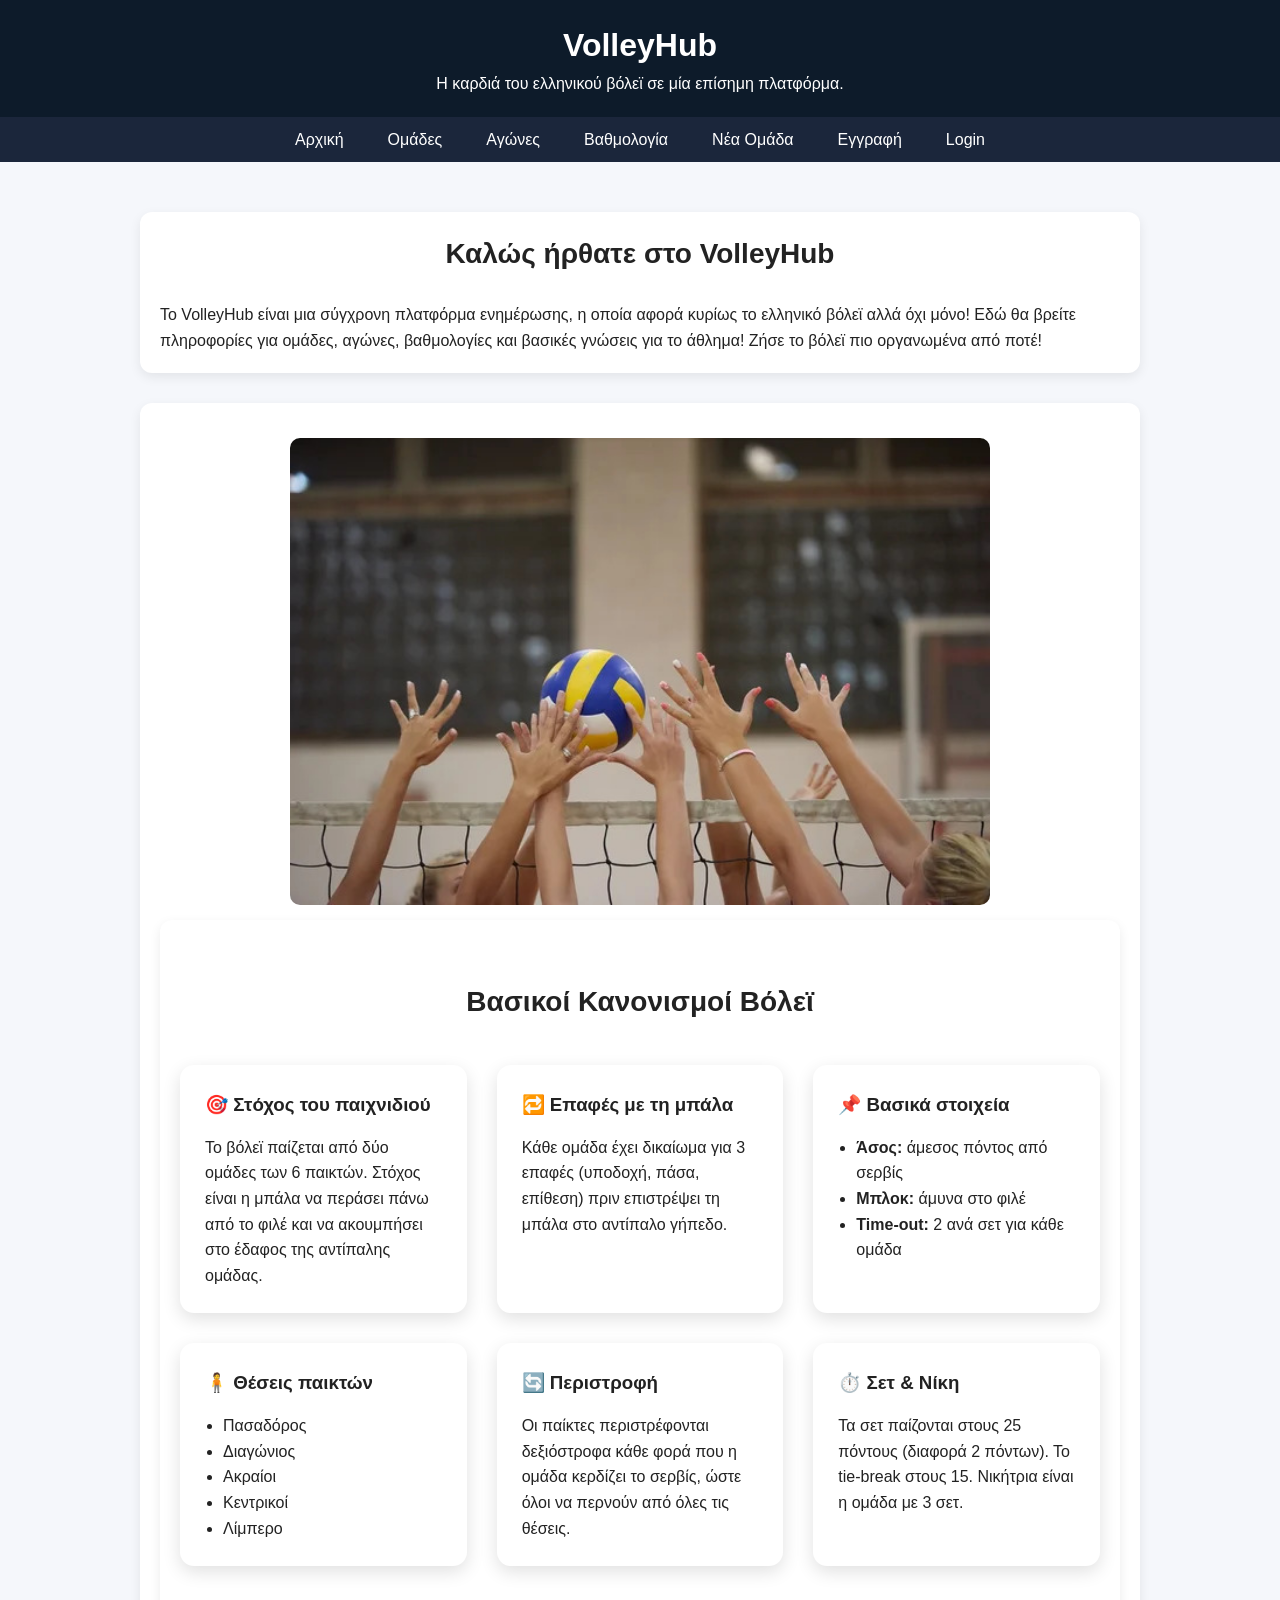
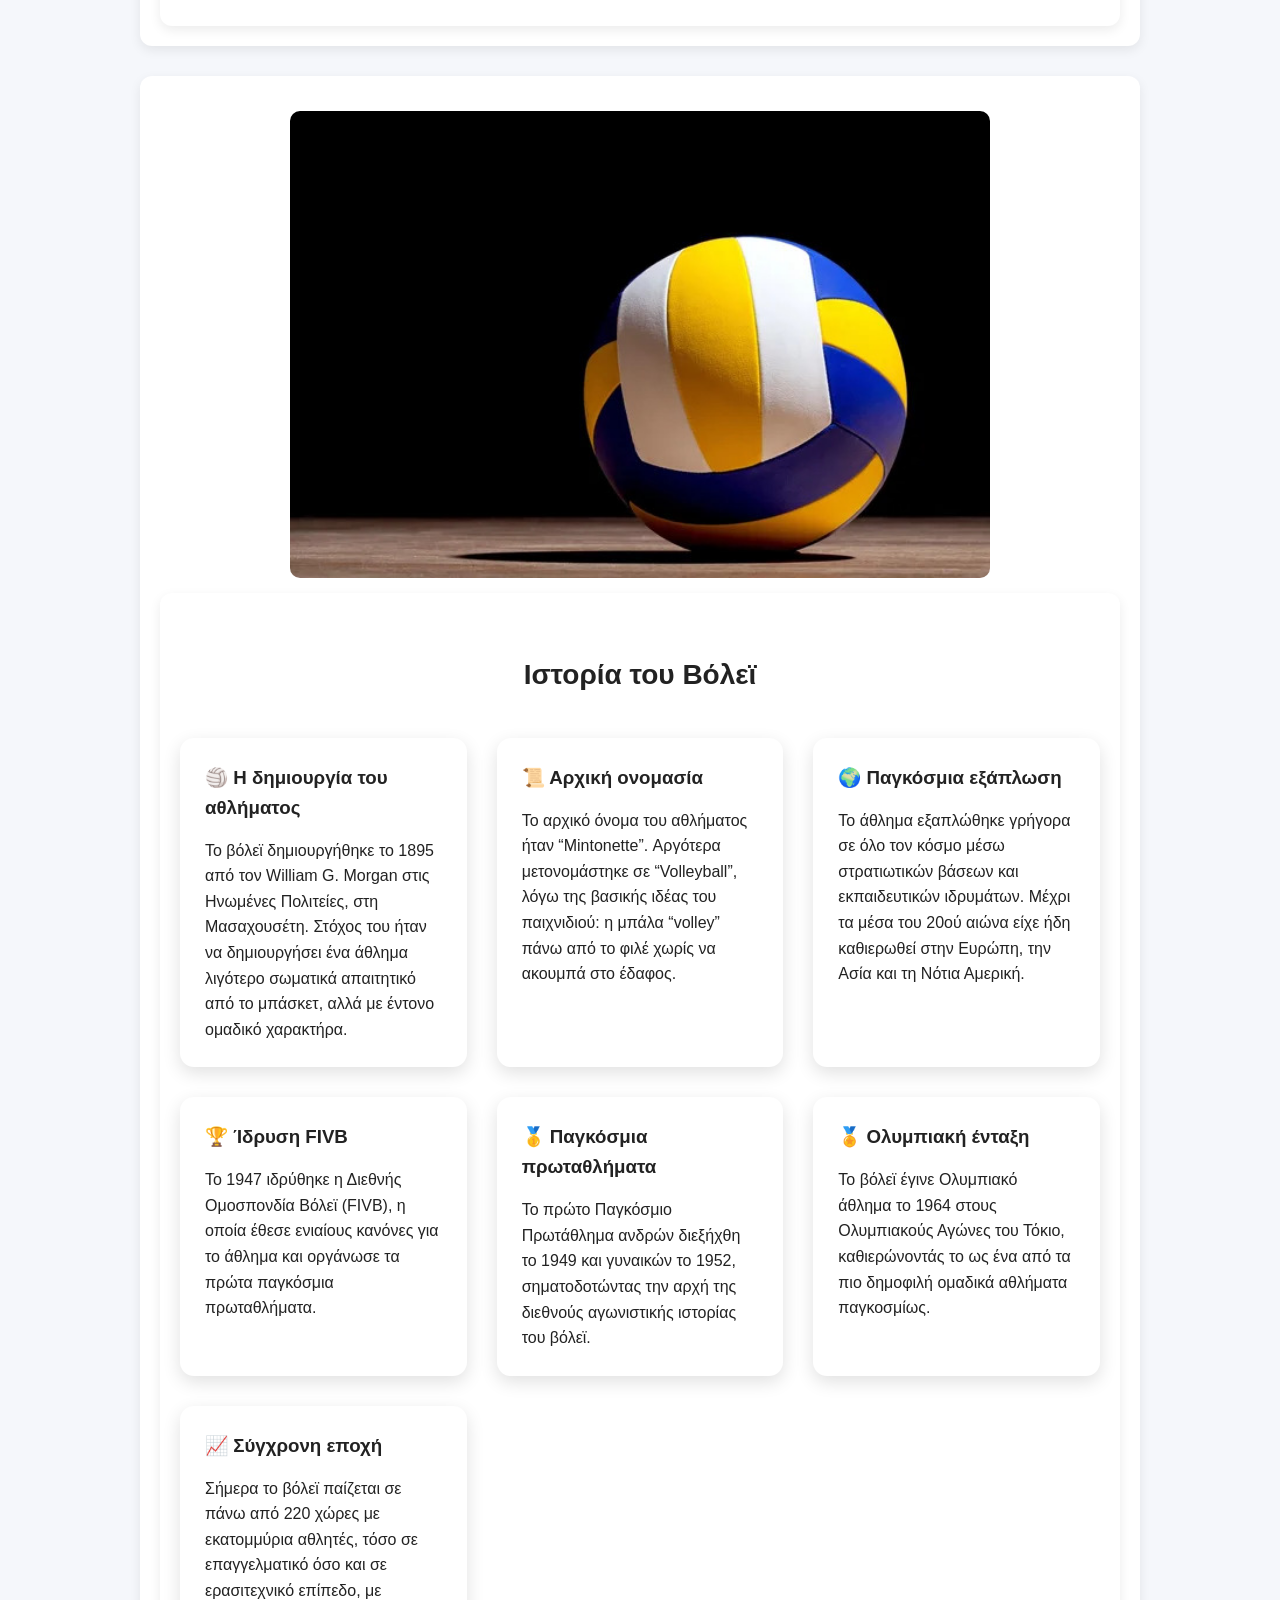
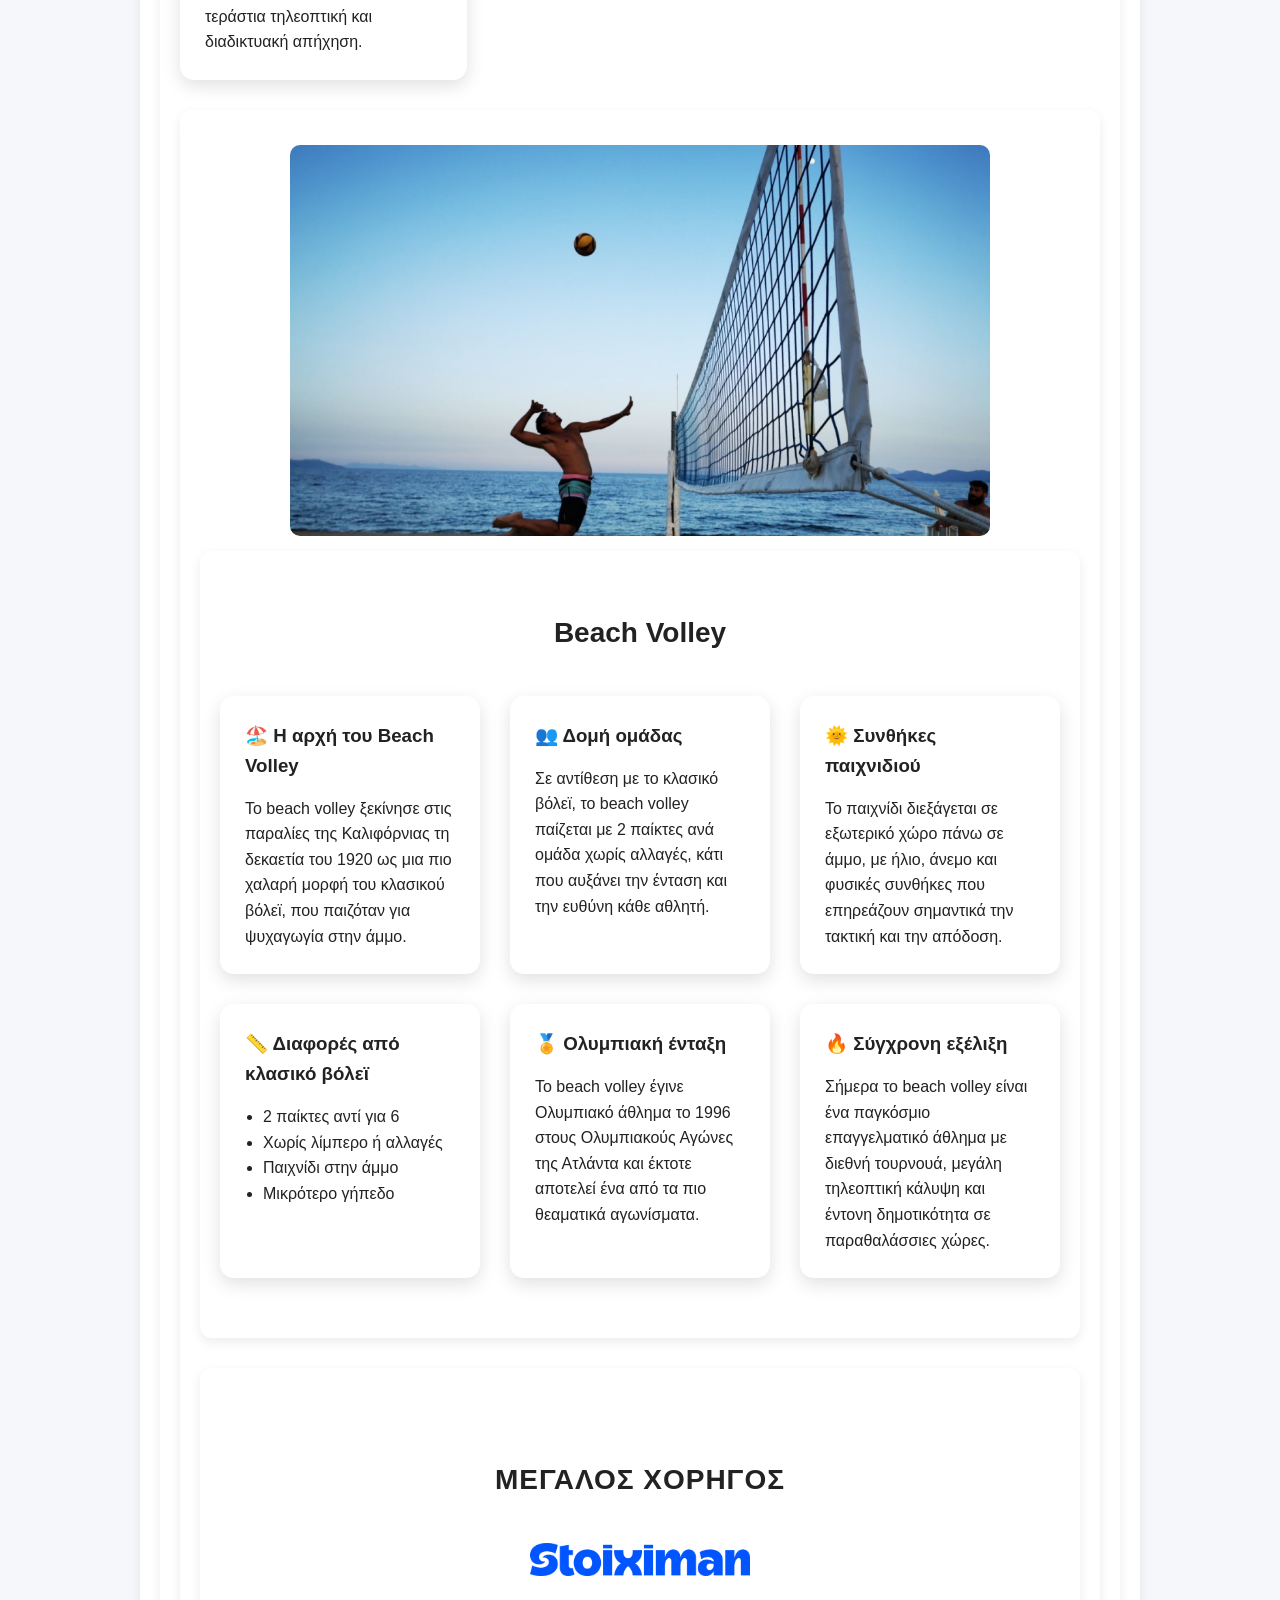
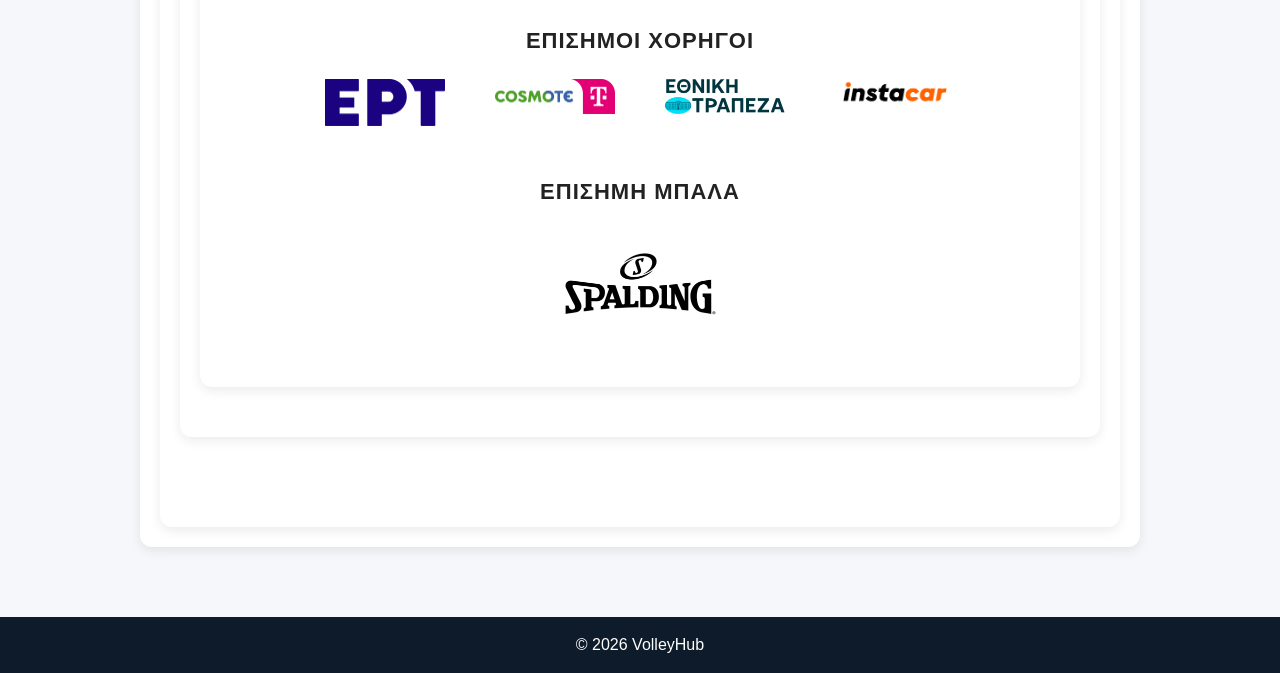
==== index.html @ 85854944 "Initial commit - VolleyHub project" ====
<!DOCTYPE html>
<html lang="el">
<head>
    <meta charset="UTF-8">
    <meta name="viewport" content="width=device-width, initial-scale=1.0">
    <title>VolleyHub - Αρχική</title>

    <link rel="stylesheet" href="styles/style.css">
</head>

<body>

<!-- filiko mhnuma pros ton xrhsth -->
<header>
    <h1>VolleyHub</h1>
    <p>Η καρδιά του ελληνικού βόλεϊ σε μία επίσημη πλατφόρμα.</p>   
</header>

<nav>
    <ul class="nav-menu">
        <li><a href="index.html">Αρχική</a></li>
        <li><a href="clubs.html">Ομάδες</a></li>
        <li><a href="matches.html">Αγώνες</a></li>
        <li><a href="table.html">Βαθμολογία</a></li>
        <li><a href="add_club.html">Νέα Ομάδα</a></li>
        <li><a href="sign-up.html">Εγγραφή</a></li>
        <li><a href="login.html">Login</a></li>
    </ul>
</nav>

<main>
<!-- ================= ΕΙΣΑΓΩΓΗ ================= -->
<section class="intro">
    <h2>Καλώς ήρθατε στο VolleyHub</h2>
    <p>
        Το VolleyHub είναι μια σύγχρονη πλατφόρμα ενημέρωσης, η οποία αφορά κυρίως το ελληνικό βόλεϊ αλλά όχι μόνο!
        Εδώ θα βρείτε πληροφορίες για ομάδες, αγώνες, βαθμολογίες και βασικές γνώσεις για το άθλημα!
        Ζήσε το βόλεϊ πιο οργανωμένα από ποτέ!
    </p>
</section>

<!-- ================= 1η ΕΙΚΟΝΑ - ΚΑΝΟΝΕΣ ================= -->
<section class="home-section">

    <img src="media/images/vollei1.jpg" alt="Κανόνες Βόλεϊ" class="home-img">

    <section class="info-section">

<h2>Βασικοί Κανονισμοί Βόλεϊ</h2>

<div class="info-grid">

<!-- CARD 1 -->
<div class="info-card">
<h3>🎯 Στόχος του παιχνιδιού</h3>
<p>
Το βόλεϊ παίζεται από δύο ομάδες των 6 παικτών. Στόχος είναι η μπάλα να περάσει πάνω από το φιλέ και να ακουμπήσει στο έδαφος της αντίπαλης ομάδας.
</p>
</div>

<!-- CARD 2 -->
<div class="info-card">
<h3>🔁 Επαφές με τη μπάλα</h3>
<p>
Κάθε ομάδα έχει δικαίωμα για 3 επαφές (υποδοχή, πάσα, επίθεση) πριν επιστρέψει τη μπάλα στο αντίπαλο γήπεδο.
</p>
</div>

<!-- CARD 3 -->
<div class="info-card">
<h3>📌 Βασικά στοιχεία</h3>
<ul>
<li><strong>Άσος:</strong> άμεσος πόντος από σερβίς</li>
<li><strong>Μπλοκ:</strong> άμυνα στο φιλέ</li>
<li><strong>Time-out:</strong> 2 ανά σετ για κάθε ομάδα</li>
</ul>
</div>

<!-- CARD 4 -->
<div class="info-card">
<h3>🧍 Θέσεις παικτών</h3>
<ul>
<li>Πασαδόρος</li>
<li>Διαγώνιος</li>
<li>Ακραίοι</li>
<li>Κεντρικοί</li>
<li>Λίμπερο</li>
</ul>
</div>

<!-- CARD 5 -->
<div class="info-card">
<h3>🔄 Περιστροφή</h3>
<p>
Οι παίκτες περιστρέφονται δεξιόστροφα κάθε φορά που η ομάδα κερδίζει το σερβίς, ώστε όλοι να περνούν από όλες τις θέσεις.
</p>
</div>

<!-- CARD 6 -->
<div class="info-card">
<h3>⏱️ Σετ & Νίκη</h3>
<p>
Τα σετ παίζονται στους 25 πόντους (διαφορά 2 πόντων). Το tie-break στους 15. Νικήτρια είναι η ομάδα με 3 σετ.
</p>
</div>

</div>

</section>
</section>

<!-- ================= 2η ΕΙΚΟΝΑ - ΙΣΤΟΡΙΑ ================= -->
<section class="home-section">

    <img src="media/images/vollei2.jpg" alt="Ιστορία Βόλεϊ" class="home-img">

    <section class="info-section">

<h2>Ιστορία του Βόλεϊ</h2>

<div class="info-grid">

<!-- CARD 1 -->
<div class="info-card">
<h3>🏐 Η δημιουργία του αθλήματος</h3>
<p>
Το βόλεϊ δημιουργήθηκε το 1895 από τον William G. Morgan στις Ηνωμένες Πολιτείες, στη Μασαχουσέτη. Στόχος του ήταν να δημιουργήσει ένα άθλημα λιγότερο σωματικά απαιτητικό από το μπάσκετ, αλλά με έντονο ομαδικό χαρακτήρα.
</p>
</div>

<!-- CARD 2 -->
<div class="info-card">
<h3>📜 Αρχική ονομασία</h3>
<p>
Το αρχικό όνομα του αθλήματος ήταν “Mintonette”. Αργότερα μετονομάστηκε σε “Volleyball”, λόγω της βασικής ιδέας του παιχνιδιού: η μπάλα “volley” πάνω από το φιλέ χωρίς να ακουμπά στο έδαφος.
</p>
</div>

<!-- CARD 3 -->
<div class="info-card">
<h3>🌍 Παγκόσμια εξάπλωση</h3>
<p>
Το άθλημα εξαπλώθηκε γρήγορα σε όλο τον κόσμο μέσω στρατιωτικών βάσεων και εκπαιδευτικών ιδρυμάτων. Μέχρι τα μέσα του 20ού αιώνα είχε ήδη καθιερωθεί στην Ευρώπη, την Ασία και τη Νότια Αμερική.
</p>
</div>

<!-- CARD 4 -->
<div class="info-card">
<h3>🏆 Ίδρυση FIVB</h3>
<p>
Το 1947 ιδρύθηκε η Διεθνής Ομοσπονδία Βόλεϊ (FIVB), η οποία έθεσε ενιαίους κανόνες για το άθλημα και οργάνωσε τα πρώτα παγκόσμια πρωταθλήματα.
</p>
</div>

<!-- CARD 5 -->
<div class="info-card">
<h3>🥇 Παγκόσμια πρωταθλήματα</h3>
<p>
Το πρώτο Παγκόσμιο Πρωτάθλημα ανδρών διεξήχθη το 1949 και γυναικών το 1952, σηματοδοτώντας την αρχή της διεθνούς αγωνιστικής ιστορίας του βόλεϊ.
</p>
</div>

<!-- CARD 6 -->
<div class="info-card">
<h3>🏅 Ολυμπιακή ένταξη</h3>
<p>
Το βόλεϊ έγινε Ολυμπιακό άθλημα το 1964 στους Ολυμπιακούς Αγώνες του Τόκιο, καθιερώνοντάς το ως ένα από τα πιο δημοφιλή ομαδικά αθλήματα παγκοσμίως.
</p>
</div>

<!-- CARD 7 -->
<div class="info-card">
<h3>📈 Σύγχρονη εποχή</h3>
<p>
Σήμερα το βόλεϊ παίζεται σε πάνω από 220 χώρες με εκατομμύρια αθλητές, τόσο σε επαγγελματικό όσο και σε ερασιτεχνικό επίπεδο, με τεράστια τηλεοπτική και διαδικτυακή απήχηση.
</p>
</div>

</div>

<!-- ================= 3η ΕΙΚΟΝΑ - BEACH VOLLEY ================= -->
<section class="home-section">

    <img src="media/images/vollei3.jpg" alt="Beach Volley" class="home-img">

    <section class="info-section">

<h2>Beach Volley</h2>

<div class="info-grid">

<!-- CARD 1 -->
<div class="info-card">
<h3>🏖️ Η αρχή του Beach Volley</h3>
<p>
Το beach volley ξεκίνησε στις παραλίες της Καλιφόρνιας τη δεκαετία του 1920 ως μια πιο χαλαρή μορφή του κλασικού βόλεϊ, που παιζόταν για ψυχαγωγία στην άμμο.
</p>
</div>

<!-- CARD 2 -->
<div class="info-card">
<h3>👥 Δομή ομάδας</h3>
<p>
Σε αντίθεση με το κλασικό βόλεϊ, το beach volley παίζεται με 2 παίκτες ανά ομάδα χωρίς αλλαγές, κάτι που αυξάνει την ένταση και την ευθύνη κάθε αθλητή.
</p>
</div>

<!-- CARD 3 -->
<div class="info-card">
<h3>🌞 Συνθήκες παιχνιδιού</h3>
<p>
Το παιχνίδι διεξάγεται σε εξωτερικό χώρο πάνω σε άμμο, με ήλιο, άνεμο και φυσικές συνθήκες που επηρεάζουν σημαντικά την τακτική και την απόδοση.
</p>
</div>

<!-- CARD 4 -->
<div class="info-card">
<h3>📏 Διαφορές από κλασικό βόλεϊ</h3>
<ul>
<li>2 παίκτες αντί για 6</li>
<li>Χωρίς λίμπερο ή αλλαγές</li>
<li>Παιχνίδι στην άμμο</li>
<li>Μικρότερο γήπεδο</li>
</ul>
</div>

<!-- CARD 5 -->
<div class="info-card">
<h3>🏅 Ολυμπιακή ένταξη</h3>
<p>
Το beach volley έγινε Ολυμπιακό άθλημα το 1996 στους Ολυμπιακούς Αγώνες της Ατλάντα και έκτοτε αποτελεί ένα από τα πιο θεαματικά αγωνίσματα.
</p>
</div>

<!-- CARD 6 -->
<div class="info-card">
<h3>🔥 Σύγχρονη εξέλιξη</h3>
<p>
Σήμερα το beach volley είναι ένα παγκόσμιο επαγγελματικό άθλημα με διεθνή τουρνουά, μεγάλη τηλεοπτική κάλυψη και έντονη δημοτικότητα σε παραθαλάσσιες χώρες.
</p>
</div>

</div>

</section>



<!-- SPONSORS -->
<section class="sponsors">

<h2 class="sponsors-title">ΜΕΓΑΛΟΣ ΧΟΡΗΓΟΣ</h2>

<!-- ΜΕΓΑΛΟΣ ΧΟΡΗΓΟΣ -->
<div class="main-sponsor">
  <a href="https://www.stoiximan.gr" target="_blank">
    <img src="media/sponsor/stoiximan.png" alt="Stoiximan">
  </a>
</div>

<!-- ΕΠΙΣΗΜΟΙ ΧΟΡΗΓΟΙ -->
<h3 class="sponsor-subtitle">ΕΠΙΣΗΜΟΙ ΧΟΡΗΓΟΙ</h3>

<div class="sponsor-row">
  
  <a href="https://www.ert.gr" target="_blank">
    <img src="media/sponsor/ERT.png" alt="ERT">
  </a>

  <a href="https://www.cosmote.gr" target="_blank">
    <img src="media/sponsor/Cosmote.png" alt="Cosmote">
  </a>

  <a href="https://www.nbg.gr" target="_blank">
    <img src="media/sponsor/NBG.png" alt="NBG Pay">
  </a>

  <a href="https://www.instacar.gr" target="_blank">
    <img src="media/sponsor/instacar.png" alt="Instacar">
  </a>

</div>

<!-- ΕΠΙΣΗΜΗ ΜΠΑΛΑ -->
<h3 class="sponsor-subtitle">ΕΠΙΣΗΜΗ ΜΠΑΛΑ</h3>

<div class="ball-sponsor">
  <a href="https://www.spalding.com" target="_blank">
    <img src="media/sponsor/Spalding.png" alt="Spalding">
  </a>
</div>

</section>
</main>

<footer>
    <p>© 2026 VolleyHub</p>
</footer>

</body>
</html>
---- styles/style.css ----
/* Epanafora */
* {
    margin: 0;
    padding: 0;
    box-sizing: border-box;
}

body {
    font-family: Arial, sans-serif;
    background: #f5f7fb;
    color: #222;
    line-height: 1.6;
}

/* HEADER */
header {
    background: #0d1b2a;
    color: white;
    text-align: center;
    padding: 20px;
}

/* Plohghsh */
.nav-menu {
    display: flex;
    justify-content: center;
    list-style: none;
    background: #1b263b;
    flex-wrap: wrap;
}

.nav-menu li {
    margin: 10px;
}

.nav-menu a {
    color: white;
    text-decoration: none;
    padding: 8px 12px;
    border-radius: 6px;
    transition: 0.3s;
}

/* HOVER */
.nav-menu a:hover {
    background: #415a77;
    transform: scale(1.05);
}

/* Kentriko */
main {
    padding: 20px;
}

/* Tmhmata */
section {
    background: white;
    margin: 30px auto;
    padding: 20px;
    max-width: 1000px;
    border-radius: 12px;
    box-shadow: 0 4px 12px rgba(0,0,0,0.08);

    transition: 0.3s ease;
}

/* HOVER  */
section:hover {
    transform: translateY(-5px);
    box-shadow: 0 10px 25px rgba(0,0,0,0.15);
}

/* Eikones */
.home-img {
    width: 100%;
    max-width: 700px;
    display: block;
    margin: 15px auto;
    border-radius: 10px;
    transition: 0.3s ease;
}

/* HOVER Eikona */
.home-img:hover {
    transform: scale(1.03);
}

/* Pinakas */
table {
    width: 100%;
    border-collapse: collapse;
    margin-top: 10px;
}

th, td {
    border: 1px solid #ddd;
    padding: 8px;
    text-align: center;
}

th {
    background: #1b263b;
    color: white;
}

/* Logotypo */
.logo {
    width: 100px;
    margin: 10px 0;
    transition: 0.3s;
}

/* Logotypo HOVER */
.logo:hover {
    transform: rotate(-3deg) scale(1.05);
}

/* FOOTER  */
footer {
    text-align: center;
    padding: 15px;
    background: #0d1b2a;
    color: white;
    margin-top: 20px;
}

/* RESPONSIVE  */
@media (max-width: 900px) {
    section {
        margin: 20px 10px;
    }

    .nav-menu {
        flex-direction: column;
        align-items: center;
    }
}


/* Karta mats */
.match {
    background: white;
    margin: 25px auto;
    padding: 20px;
    max-width: 900px;
    border-radius: 12px;
    box-shadow: 0 4px 12px rgba(0,0,0,0.08);
    transition: 0.3s;
}

/* hover effect */
.match:hover {
    transform: translateY(-5px);
    box-shadow: 0 10px 25px rgba(0,0,0,0.15);
}

/* TEAMS LAYOUT */
.teams {
    display: flex;
    justify-content: space-around;
    align-items: center;
    margin-bottom: 10px;
}

.team {
    text-align: center;
}

.team img {
    width: 70px;
    height: 70px;
    object-fit: contain;
    transition: 0.3s;
}

.team img:hover {
    transform: scale(1.1);
}

.vs {
    font-size: 20px;
    font-weight: bold;
}

/* Skor */
.score {
    text-align: center;
    font-weight: bold;
}

/* Koumpi add result */
.add-btn {
    display: block;
    margin: 10px auto;
    padding: 10px 15px;
    background: #1b263b;
    color: white;
    border: none;
    border-radius: 8px;
    cursor: pointer;
    transition: 0.3s;
}

.add-btn:hover {
    background: #415a77;
    transform: scale(1.05);
}

/* Kentrarisma mats */

.match {
    text-align: center;
}

/* teams centered */
.teams {
    display: flex;
    justify-content: center;
    align-items: center;
    gap: 30px;
    margin-bottom: 10px;
}

.team {
    text-align: center;
}

/* logos */
.team img {
    width: 65px;
    height: 65px;
    object-fit: contain;
    display: block;
    margin: 0 auto 5px auto;
}

/* vs text */
.vs {
    font-weight: bold;
    font-size: 18px;
}

/* SCORE BOX */
.score {
    margin-top: 10px;
    font-weight: bold;
    background: #f1f5f9;
    display: inline-block;
    padding: 8px 12px;
    border-radius: 8px;
}

/* Set Analysh */
.sets {
    margin-top: 5px;
    font-size: 14px;
    color: #444;
}

.round-title {
    text-align: center;
    font-size: 22px;
    font-weight: bold;
    margin: 30px 0 15px 0;
}

.info-section {
    padding: 60px 20px;
    max-width: 1100px;
    margin: auto;
}

.info-section h2 {
    text-align: center;
    margin-bottom: 40px;
    font-size: 28px;
}

.info-grid {
    display: grid;
    grid-template-columns: repeat(auto-fit, minmax(260px, 1fr));
    gap: 30px; /*  megalitero keno anamesa se cards */
}

.info-card {
    background: #ffffff;
    border-radius: 14px;
    padding: 25px;
    box-shadow: 0 6px 18px rgba(0,0,0,0.12);
    transition: transform 0.3s ease;
}

.info-card:hover {
    transform: translateY(-6px);
}

.info-card h3 {
    margin-bottom: 15px; /*  keno katv apo titlo */
}

.info-card p,
.info-card ul {
    line-height: 1.6; /* keno upsos */
}

.info-card ul {
    padding-left: 18px;
}

.club-logo {
    width: 120px;
    height: auto;
    display: block;
    margin: 10px auto;
}

.team-photo {
    width: 100%;
    max-width: 500px;   
    height: 300px;      /* idio upsos gia ola */
    object-fit: cover;  
    
    display: block;
    margin: 20px auto;  /* kentrarismenh */
    
    border-radius: 12px;
    box-shadow: 0 4px 12px rgba(0,0,0,0.2);
}

.team-photo {
    transition: transform 0.3s ease;
}

.team-photo:hover {
    transform: scale(1.03);
}

/* CLUB SECTIONS */

.club {
    margin-bottom: 50px;        /* keno metaksi omadvn */
    padding: 25px;

    background: #ffffff;
    border-radius: 15px;
    box-shadow: 0 5px 15px rgba(0,0,0,0.1);
}

/*  Titloi (Roster, Staff, Media) */
.club h3 {
    margin-top: 25px;
    margin-bottom: 10px;
}

/* Pinakas roster */
.club table {
    width: 100%;
    border-collapse: collapse;
    margin-bottom: 20px;
}

.club table th,
.club table td {
    padding: 8px;
    text-align: center;
}

/* staff */
.club p {
    margin-bottom: 10px;
}

/* Video */
.club iframe {
    margin: 15px 0;
    display: block;
}

/* ========================= TEAM PHOTO ========================= */

.team-photo {
    width: 100%;
    max-width: 500px;
    height: 300px;
    object-fit: cover;

    display: block;
    margin: 20px auto;

    border-radius: 12px;
    box-shadow: 0 4px 12px rgba(0,0,0,0.2);

    transition: transform 0.3s ease;
}

.team-photo:hover {
    transform: scale(1.03);
}

/* ========================= LOGO ========================= */

.sponsors {
    text-align: center;
    padding: 50px 20px;
    background: white;
    color: #222;
}

.sponsors-title,
.sponsor-subtitle {
    font-size: 22px;
    font-weight: 800;
    letter-spacing: 1px;
    margin: 40px 0 20px 0;
    text-transform: uppercase;
}

/* Megalos Xorhgos */
.main-sponsor img {
    width: 220px;
    transition: 0.3s;
}

.main-sponsor img:hover {
    transform: scale(1.05);
}

/* 4 Xorhgoi */
.sponsor-row {
    display: flex;
    justify-content: center;
    flex-wrap: wrap;
    gap: 50px;   
    margin: 20px 0;
}

.sponsor-row img {
    width: 120px;
    transition: 0.3s;
}

.sponsor-row img:hover {
    transform: scale(1.1);
}

/* Mpala */
.ball-sponsor img {
    width: 160px;
    margin-top: 10px;
    transition: 0.3s;
}

.ball-sponsor img:hover {
    transform: scale(1.05);
}

.main-sponsor {
    margin: 20px 0 40px 0; /* panv katv keno */
}

.sponsor-subtitle {
    margin: 40px 0 20px 0; 
}

.ball-sponsor {
    margin: 30px 0 10px 0;
}

.main-sponsor,
.ball-sponsor {
    display: flex;
    justify-content: center;
}

.club video {
    width: 100%;
    max-width: 100%;
    height: auto;
    display: block;
    margin: 15px 0;
    border-radius: 10px;
}

/* FORM DESIGN */

.club-form {
    max-width: 800px;
    margin: 20px auto;
    background: white;
    padding: 25px;
    border-radius: 12px;
    box-shadow: 0 4px 12px rgba(0,0,0,0.1);
}

/* kathe pedio se nea grammh */
.club-form label {
    display: block;
    margin-top: 15px;
    margin-bottom: 6px;
    font-weight: bold;
}

/* inputs full width */
.club-form input,
.club-form select {
    width: 100%;
    padding: 10px;
    border-radius: 8px;
    border: 1px solid #ccc;
    margin-bottom: 10px;
}

/* sections */
.club-form h3 {
    margin-top: 25px;
    margin-bottom: 10px;
}

/* button */
.club-form button {
    margin-top: 20px;
    width: 100%;
    padding: 12px;
    background: #1b263b;
    color: white;
    border: none;
    border-radius: 8px;
    cursor: pointer;
    transition: 0.3s;
}

.club-form button:hover {
    background: #415a77;
}


main h2 {
    text-align: center;
    font-size: 28px;
    font-weight: bold;
    margin-bottom: 25px;
}

.form-note {
    text-align: center;
    margin-bottom: 20px;
    font-size: 14px;
    color: #666;
    background: #f1f5f9;
    padding: 10px;
    border-radius: 8px;
    max-width: 600px;
    margin-left: auto;
    margin-right: auto;
}






/* =========================
   3-TIER RESPONSIVE DESIGN
   Desktop / Tablet / Mobile
========================= */

/* =========================
   🖥️ DESKTOP (default > 1024px)
========================= */


/* =========================
   📱 TABLET (768px - 1024px)
========================= */
@media (max-width: 1024px) {

    main {
        padding: 15px;
    }

    section {
        max-width: 90%;
        margin: 20px auto;
    }

    .teams {
        gap: 20px;
        flex-wrap: wrap;
    }

    .team img {
        width: 60px;
        height: 60px;
    }

    .sponsor-row {
        gap: 30px;
    }

    .sponsor-row img {
        width: 100px;
    }

    .main-sponsor img {
        width: 180px;
    }

    .ball-sponsor img {
        width: 140px;
    }

    .club-form {
        width: 90%;
    }
}


/* =========================
   📱 MOBILE (≤ 768px)
========================= */
@media (max-width: 768px) {

    header h1 {
        font-size: 22px;
    }

    .nav-menu {
        flex-direction: column;
        align-items: center;
    }

    .nav-menu li {
        margin: 6px 0;
    }

    section {
        padding: 15px;
        margin: 15px auto;
    }

    .teams {
        flex-direction: column;
        gap: 15px;
    }

    .vs {
        font-size: 16px;
    }

    .team img {
        width: 55px;
        height: 55px;
    }

    table {
        font-size: 13px;
    }

    .sponsor-row {
        flex-direction: column;
        gap: 20px;
    }

    .sponsor-row img {
        width: 110px;
    }

    .main-sponsor img {
        width: 160px;
    }

    .ball-sponsor img {
        width: 130px;
    }

    .club-form {
        width: 95%;
        padding: 15px;
    }

    .club-form input,
    .club-form select {
        font-size: 14px;
    }

    .add-btn {
        width: 90%;
    }
}

/* CLUB LOGO CENTER FIX */

.club {
    text-align: center; /* kentrarisma */
}

/* logo eikones
 */
.club img {
    display: block;
    margin: 10px auto;
}

.club-logo {
    display: block;
    margin: 15px auto;
}
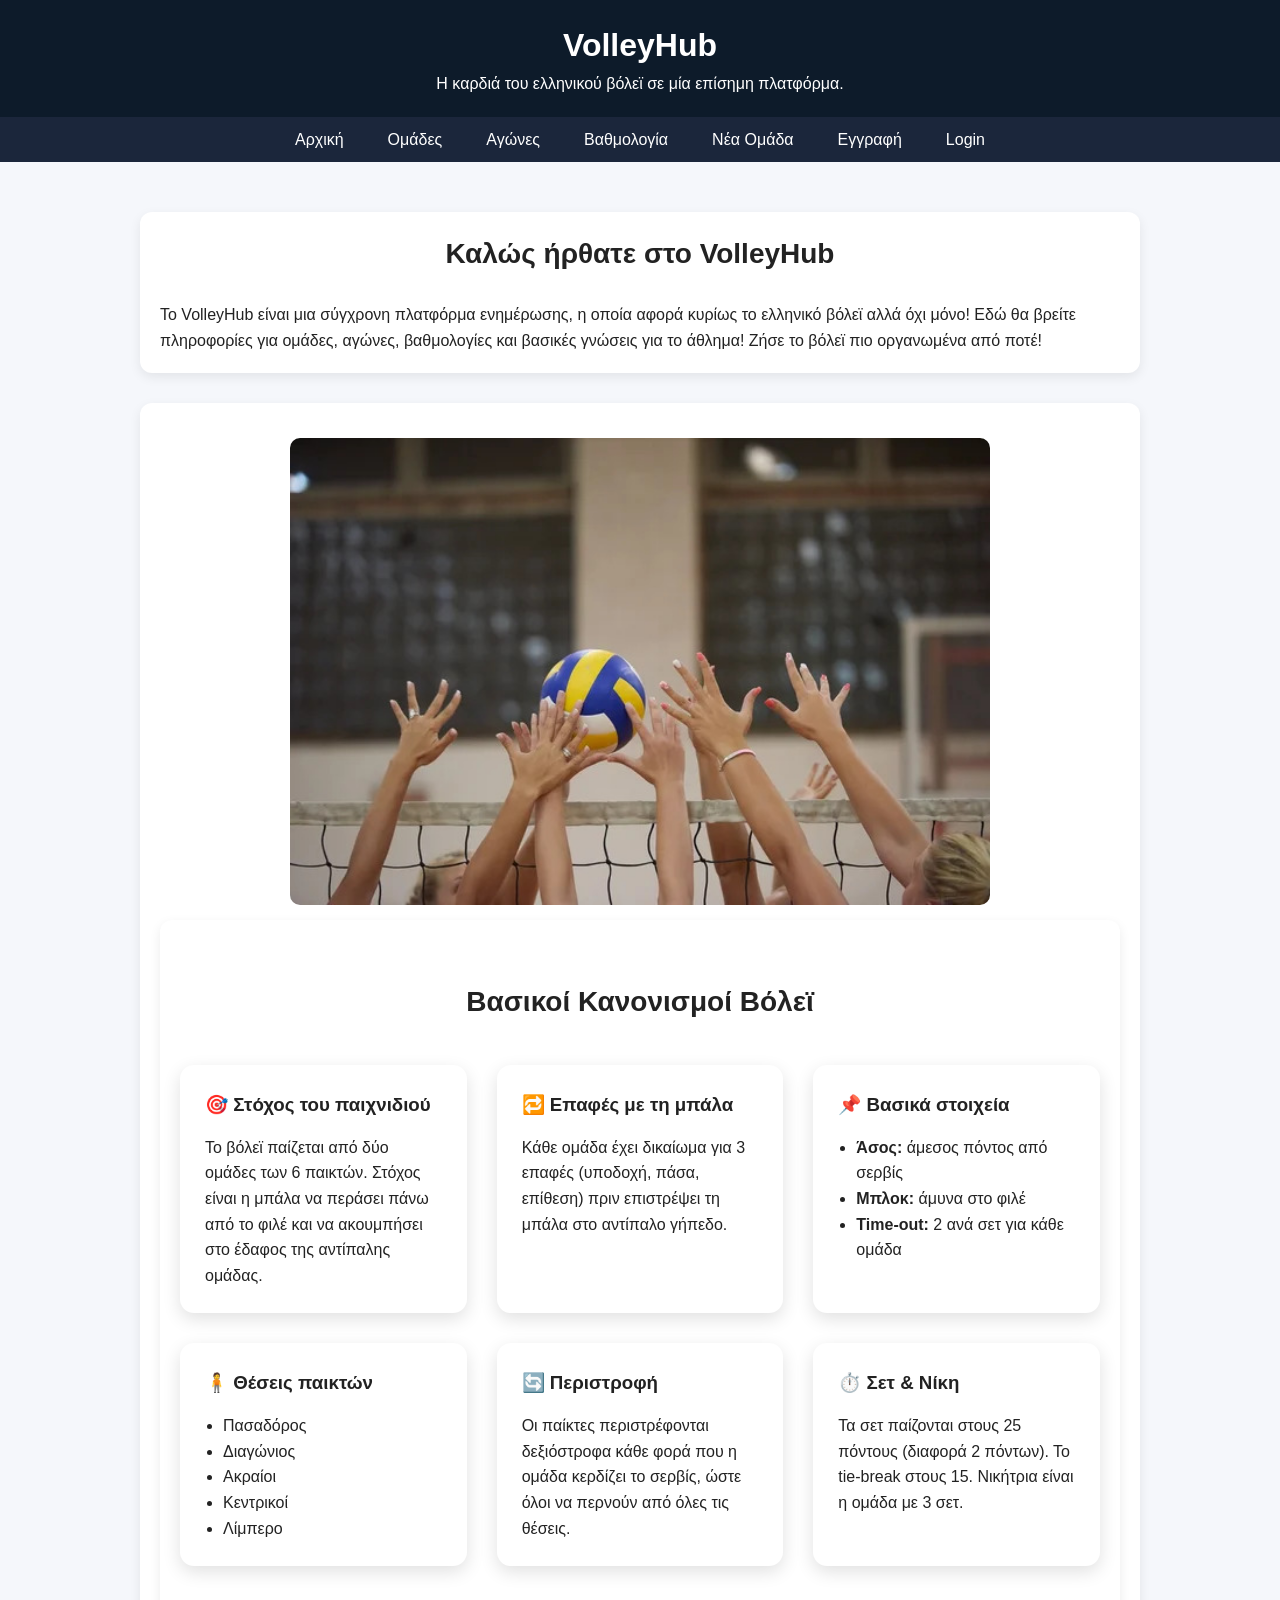
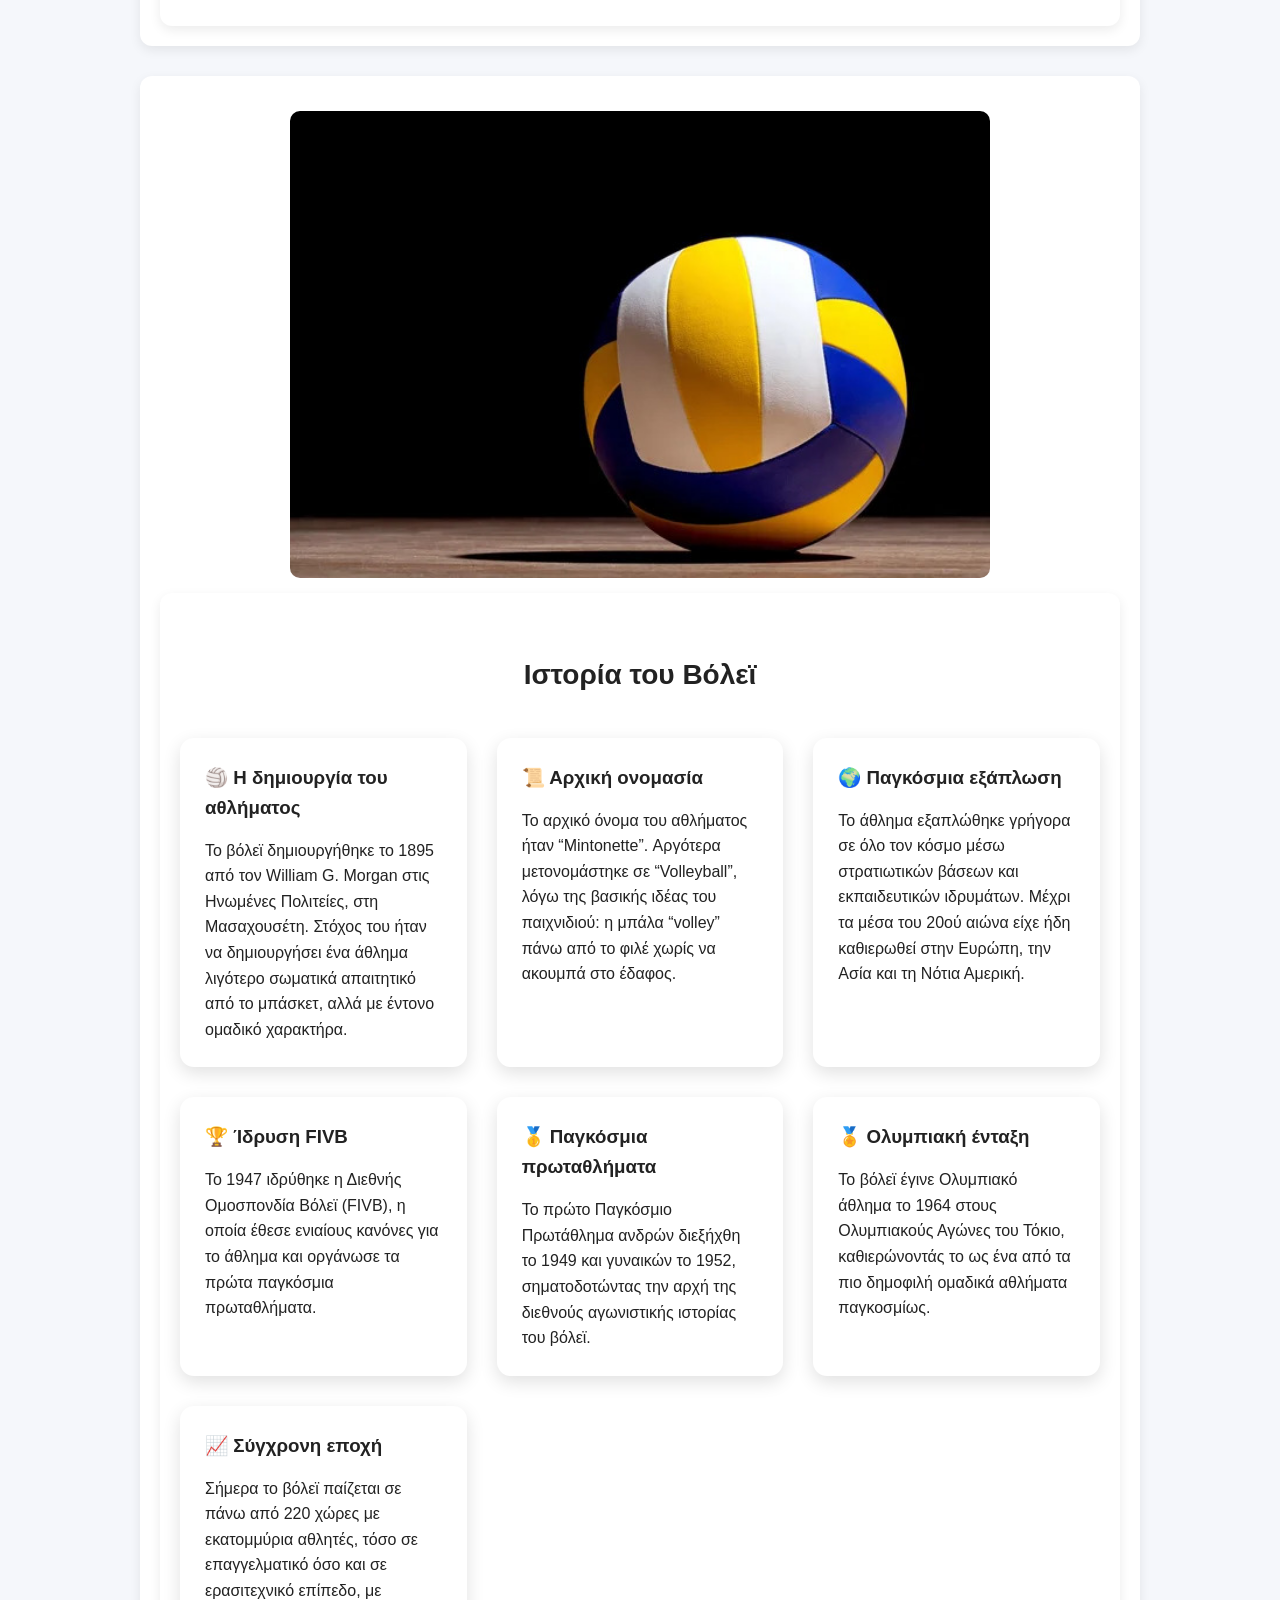
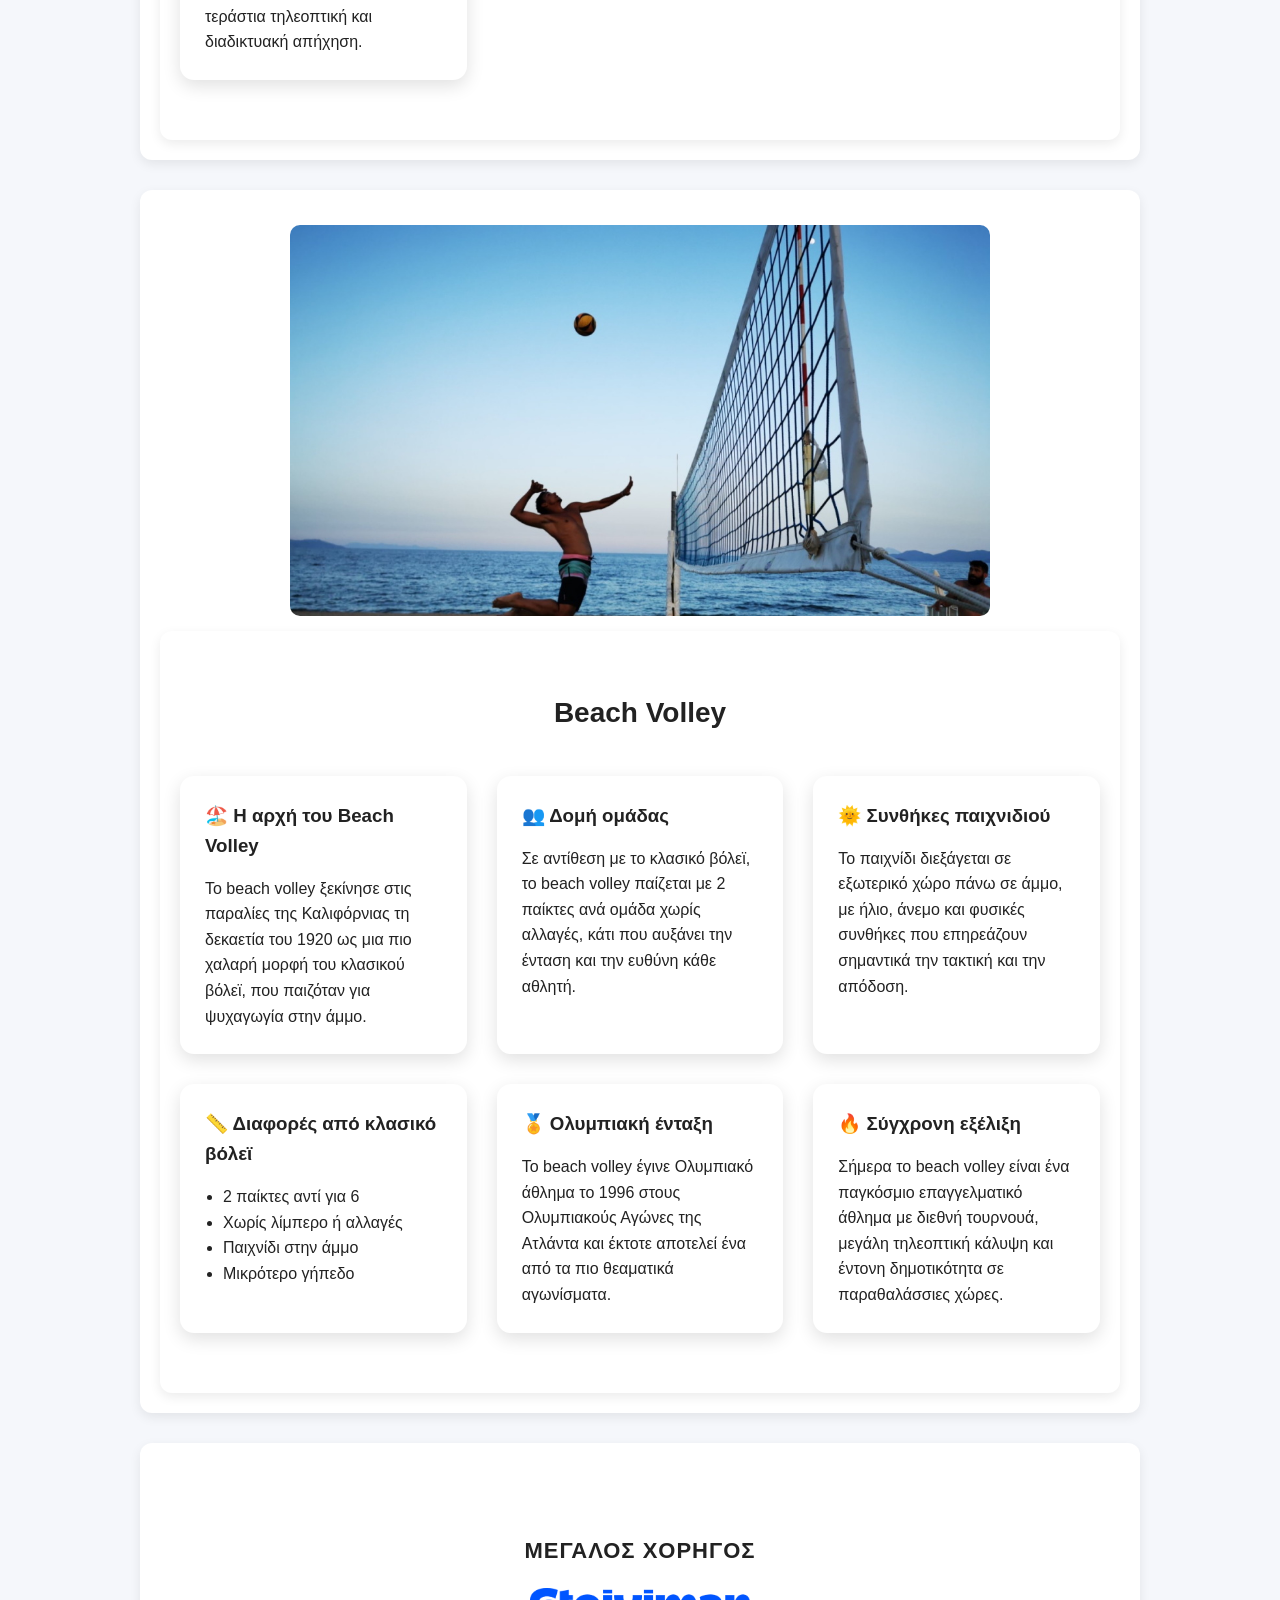
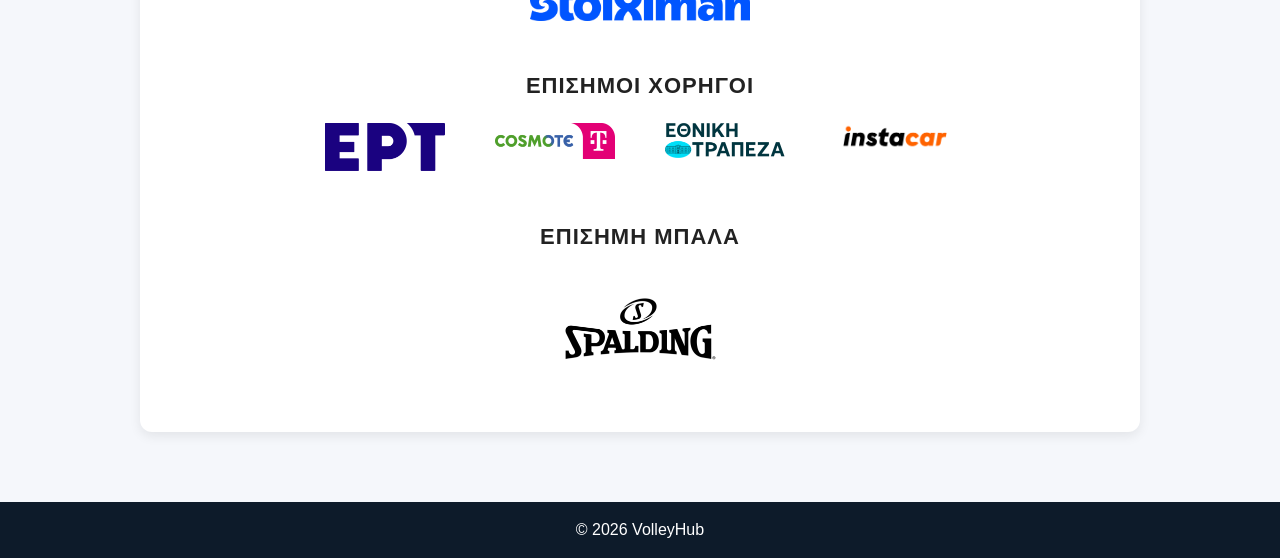
==== commit 3c3a7b2a: "small changes" ====
--- a/index.html
+++ b/index.html
@@ -178,6 +178,9 @@
 
 </div>
 
+</section>
+</section>
+
 <!-- ================= 3η ΕΙΚΟΝΑ - BEACH VOLLEY ================= -->
 <section class="home-section">
 
@@ -243,7 +246,7 @@
 </div>
 
 </section>
-
+</section>
 
 
 <!-- SPONSORS -->
